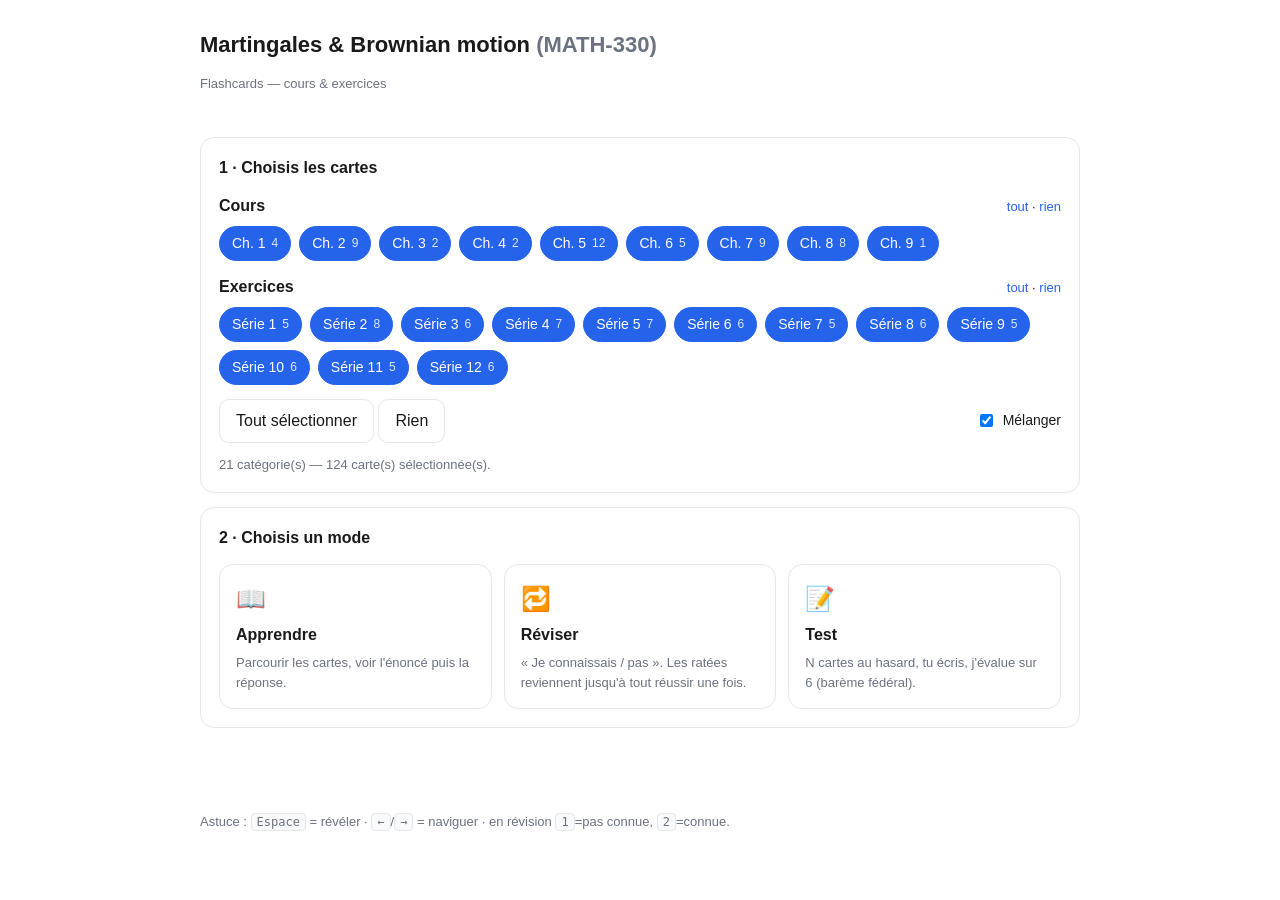
==== index.html @ 279c7524 "MATH-330 flashcards: cours + exercices, 3 modes (apprendre / réviser / test) Co-Authored-By: Claude " ====
<!DOCTYPE html>
<html lang="fr">
<head>
<meta charset="utf-8">
<meta name="viewport" content="width=device-width, initial-scale=1">
<title>MATH-330 — Flashcards (Martingales & Brownian motion)</title>
<link rel="icon" href="data:,">
<link rel="stylesheet" href="style.css">
</head>
<body>

<header>
  <h1>Martingales &amp; Brownian motion <span class="muted">(MATH-330)</span></h1>
  <p class="muted small">Flashcards — cours &amp; exercices</p>
</header>

<!-- ====================== HOME ====================== -->
<main id="home" class="screen active">
  <section class="panel">
    <h2>1 · Choisis les cartes</h2>

    <div class="catgroup">
      <div class="catgroup-head">
        <strong>Cours</strong>
        <span class="links"><a href="#" data-pick="cours">tout</a> · <a href="#" data-clear="cours">rien</a></span>
      </div>
      <div id="cours-cats" class="chips"></div>
    </div>

    <div class="catgroup">
      <div class="catgroup-head">
        <strong>Exercices</strong>
        <span class="links"><a href="#" data-pick="exo">tout</a> · <a href="#" data-clear="exo">rien</a></span>
      </div>
      <div id="exo-cats" class="chips"></div>
    </div>

    <div class="row spread">
      <div>
        <button class="ghost" id="pick-all">Tout sélectionner</button>
        <button class="ghost" id="pick-none">Rien</button>
      </div>
      <label class="toggle"><input type="checkbox" id="shuffle" checked> Mélanger</label>
    </div>
    <p id="selinfo" class="muted small"></p>
  </section>

  <section class="panel">
    <h2>2 · Choisis un mode</h2>
    <div class="modes">
      <button class="mode" id="go-learn"><span class="modeicon">📖</span><span class="modename">Apprendre</span><span class="modedesc">Parcourir les cartes, voir l'énoncé puis la réponse.</span></button>
      <button class="mode" id="go-review"><span class="modeicon">🔁</span><span class="modename">Réviser</span><span class="modedesc">« Je connaissais / pas ». Les ratées reviennent jusqu'à tout réussir une fois.</span></button>
      <button class="mode" id="go-test"><span class="modeicon">📝</span><span class="modename">Test</span><span class="modedesc">N cartes au hasard, tu écris, j'évalue sur 6 (barème fédéral).</span></button>
    </div>
  </section>
</main>

<!-- ====================== LEARN ====================== -->
<main id="learn" class="screen">
  <div class="topbar">
    <button class="ghost back">← Menu</button>
    <span id="learn-counter" class="muted"></span>
    <span></span>
  </div>
  <div class="cardbox">
    <div id="learn-label" class="cardlabel"></div>
    <div class="side-head">Énoncé</div>
    <div id="learn-front" class="imgwrap"></div>
    <div id="learn-backwrap" class="hidden">
      <div class="side-head answer">Réponse</div>
      <div id="learn-back" class="imgwrap"></div>
    </div>
  </div>
  <div class="controls">
    <button class="ghost" id="learn-prev">← Précédent</button>
    <button id="learn-reveal">Afficher la réponse</button>
    <button class="ghost" id="learn-next">Suivant →</button>
  </div>
</main>

<!-- ====================== REVIEW ====================== -->
<main id="review" class="screen">
  <div class="topbar">
    <button class="ghost back">← Menu</button>
    <span id="review-progress" class="muted"></span>
    <span></span>
  </div>
  <div class="progressbar"><div id="review-bar"></div></div>
  <div class="cardbox">
    <div id="review-label" class="cardlabel"></div>
    <div class="side-head">Énoncé</div>
    <div id="review-front" class="imgwrap"></div>
    <div id="review-backwrap" class="hidden">
      <div class="side-head answer">Réponse</div>
      <div id="review-back" class="imgwrap"></div>
    </div>
  </div>
  <div class="controls" id="review-reveal-ctrl">
    <button id="review-reveal">Afficher la réponse</button>
  </div>
  <div class="controls hidden" id="review-grade-ctrl">
    <button class="bad" id="review-no">✗ Je ne connaissais pas</button>
    <button class="good" id="review-yes">✓ Je connaissais</button>
  </div>
  <div id="review-done" class="done hidden">
    <h2>🎉 Terminé !</h2>
    <p class="muted">Toutes les cartes sélectionnées ont été réussies au moins une fois.</p>
    <button id="review-restart">Recommencer</button>
    <button class="ghost back">← Menu</button>
  </div>
</main>

<!-- ====================== TEST ====================== -->
<main id="test" class="screen">
  <div class="topbar">
    <button class="ghost back">← Menu</button>
    <span class="muted">Mode test</span>
    <span></span>
  </div>

  <!-- setup -->
  <section id="test-setup" class="panel">
    <h2>Test</h2>
    <p class="muted">Choisis le nombre de cartes tirées au hasard parmi ta sélection.</p>
    <div class="row">
      <label>Nombre de cartes :
        <input type="number" id="test-n" min="1" value="5">
      </label>
      <span class="muted small">/ <span id="test-max"></span> disponibles</span>
    </div>
    <button id="test-start">Commencer le test</button>
  </section>

  <!-- run -->
  <section id="test-run" class="hidden">
    <div class="panel notice">
      <strong>Écris tes réponses</strong> (sur papier ou directement à Claude), puis clique
      <em>« Copier pour Claude »</em> et envoie-moi le tout : je corrige sur 6 (barème fédéral).
      <div class="row" style="margin-top:10px">
        <button id="test-copy">📋 Copier la liste pour Claude</button>
        <label class="toggle"><input type="checkbox" id="test-showsol"> Voir les solutions (auto-correction)</label>
      </div>
      <span id="copyok" class="muted small"></span>
    </div>
    <div id="test-cards"></div>
    <div class="controls">
      <button class="ghost back">← Menu</button>
      <button id="test-again">Nouveau test</button>
    </div>
  </section>
</main>

<footer class="muted small">
  Astuce : <kbd>Espace</kbd> = révéler · <kbd>←</kbd>/<kbd>→</kbd> = naviguer · en révision <kbd>1</kbd>=pas connue, <kbd>2</kbd>=connue.
</footer>

<script src="cards.js"></script>
<script src="app.js"></script>
</body>
</html>
---- style.css ----
:root{
  --ink:#1a1a1a; --muted:#6b7280; --line:#e5e7eb; --bg:#ffffff;
  --accent:#2563eb; --good:#16a34a; --bad:#dc2626; --soft:#f9fafb;
}
*{box-sizing:border-box}
html,body{margin:0;background:var(--bg);color:var(--ink);
  font-family:-apple-system,BlinkMacSystemFont,"Segoe UI",Roboto,Helvetica,Arial,sans-serif;
  -webkit-font-smoothing:antialiased;line-height:1.5}
header{max-width:920px;margin:0 auto;padding:28px 20px 8px}
h1{font-size:22px;margin:0;font-weight:700}
h2{font-size:16px;margin:0 0 14px;font-weight:600}
.muted{color:var(--muted)}
.small{font-size:13px}
kbd{background:var(--soft);border:1px solid var(--line);border-radius:4px;padding:1px 5px;font-size:12px}

main.screen{display:none;max-width:920px;margin:0 auto;padding:8px 20px 60px}
main.screen.active{display:block}
footer{max-width:920px;margin:10px auto 40px;padding:0 20px;font-size:12px}

.panel{border:1px solid var(--line);border-radius:14px;padding:18px;margin:14px 0;background:#fff}
.row{display:flex;align-items:center;gap:12px;flex-wrap:wrap}
.row.spread{justify-content:space-between}

/* category chips */
.catgroup{margin-bottom:14px}
.catgroup-head{display:flex;justify-content:space-between;align-items:baseline;margin-bottom:8px}
.catgroup-head .links{font-size:13px}
.catgroup-head a{color:var(--accent);text-decoration:none}
.chips{display:flex;flex-wrap:wrap;gap:8px}
.chip{display:inline-flex;align-items:center;gap:6px;border:1px solid var(--line);
  border-radius:999px;padding:6px 12px;cursor:pointer;user-select:none;font-size:14px;
  background:#fff;transition:.12s}
.chip:hover{border-color:#cbd5e1}
.chip.on{background:var(--accent);border-color:var(--accent);color:#fff}
.chip .cnt{font-size:12px;opacity:.7}
.chip.on .cnt{opacity:.85}

.toggle{display:inline-flex;align-items:center;gap:7px;cursor:pointer;font-size:14px}
#selinfo{margin:12px 0 0}

/* mode buttons */
.modes{display:grid;grid-template-columns:repeat(3,1fr);gap:12px}
@media(max-width:640px){.modes{grid-template-columns:1fr}}
.mode{display:flex;flex-direction:column;align-items:flex-start;gap:6px;text-align:left;
  border:1px solid var(--line);border-radius:14px;padding:16px;background:#fff;color:var(--ink);cursor:pointer;transition:.12s}
.mode:hover{border-color:var(--accent);box-shadow:0 2px 10px rgba(0,0,0,.05)}
.modeicon{font-size:24px}
.modename{font-weight:700;font-size:16px}
.modedesc{font-weight:400;font-size:13px;color:var(--muted)}

/* generic buttons */
button{font:inherit;border:1px solid var(--accent);background:var(--accent);color:#fff;
  border-radius:10px;padding:9px 16px;cursor:pointer;transition:.12s}
button:hover{filter:brightness(1.05)}
button.ghost{background:#fff;color:var(--ink);border-color:var(--line)}
button.ghost:hover{border-color:#cbd5e1}
button.good{background:var(--good);border-color:var(--good)}
button.bad{background:var(--bad);border-color:var(--bad)}
button:disabled{opacity:.4;cursor:not-allowed}

.topbar{display:flex;justify-content:space-between;align-items:center;margin:6px 0 14px}

/* cards */
.cardbox{border:1px solid var(--line);border-radius:14px;padding:18px;background:#fff}
.cardlabel{font-weight:600;font-size:15px;margin-bottom:10px}
.side-head{font-size:12px;text-transform:uppercase;letter-spacing:.06em;color:var(--muted);margin:4px 0 6px}
.side-head.answer{color:var(--good)}
.imgwrap{border:1px solid var(--line);border-radius:10px;overflow:auto;max-height:62vh;background:#fff;text-align:center}
.imgwrap img{max-width:100%;display:block;margin:0 auto}
.imgwrap.tall{max-height:none}
.noback{padding:24px;color:var(--muted);font-style:italic}

.controls{display:flex;gap:10px;justify-content:center;margin-top:16px;flex-wrap:wrap}

/* review */
.progressbar{height:8px;background:var(--soft);border-radius:999px;overflow:hidden;margin-bottom:14px}
#review-bar{height:100%;width:0;background:var(--good);transition:width .25s}
.done{text-align:center;padding:40px 10px}
.done h2{font-size:24px}
.done button{margin:6px}

/* test */
#test-n{width:90px;font:inherit;padding:8px;border:1px solid var(--line);border-radius:8px}
.notice{background:var(--soft)}
.testcard{border:1px solid var(--line);border-radius:12px;padding:14px;margin:12px 0}
.testcard .qnum{font-weight:700;color:var(--accent)}
.testcard .qlabel{font-weight:600;margin:2px 0 10px}
.testcard .sol{margin-top:12px;border-top:1px dashed var(--line);padding-top:10px}
.hidden{display:none}
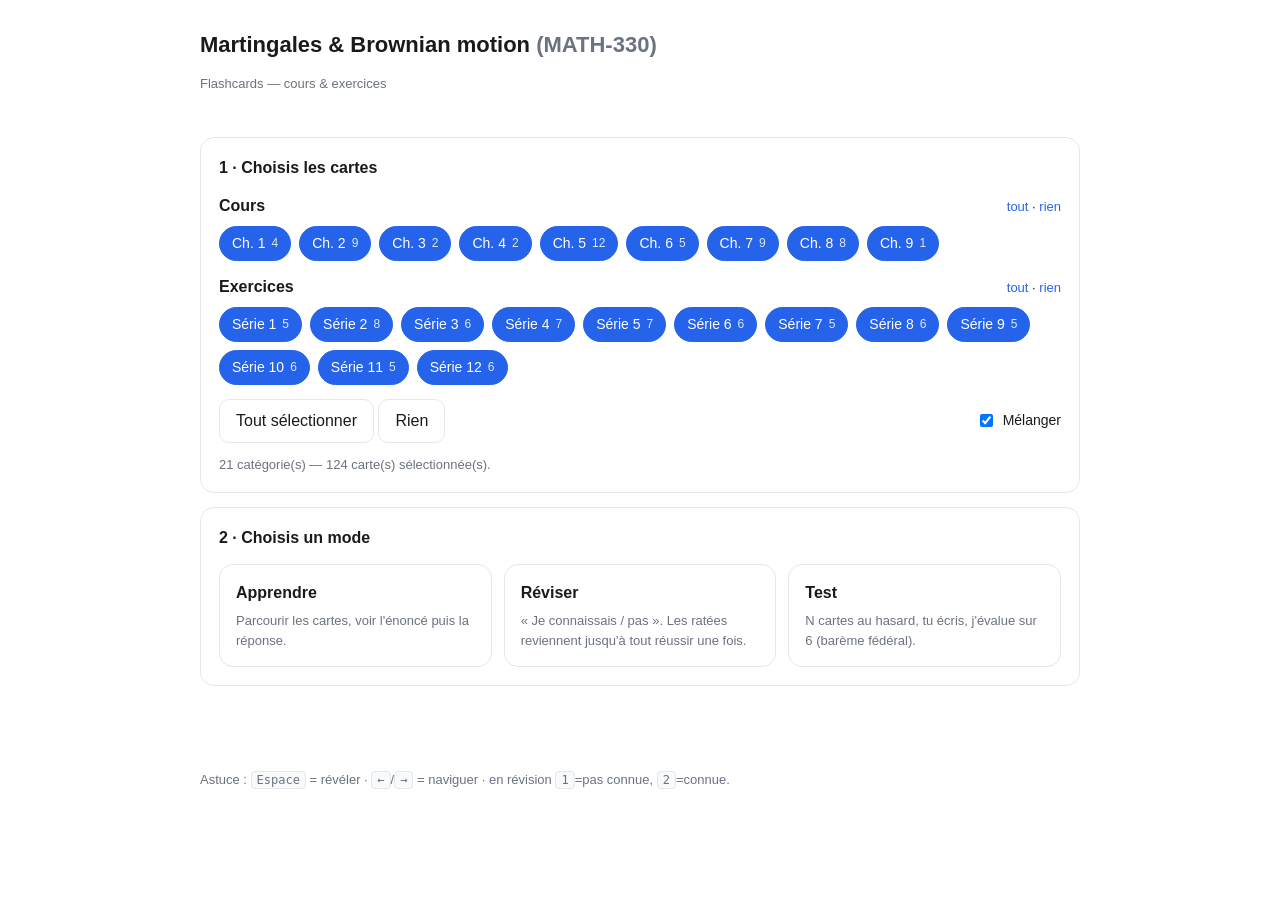
==== commit d62bd90c: "Style: retrait des emojis (modes, boutons) pour un rendu plus sobre Co-Authored-By: Claude Opus 4.8 " ====
--- a/index.html
+++ b/index.html
@@ -16,6 +16,17 @@
 
 <!-- ====================== HOME ====================== -->
 <main id="home" class="screen active">
+  <section id="home-resume" class="resume-card hidden">
+    <div>
+      <strong>Reprendre ta révision</strong>
+      <div id="home-resume-info" class="small"></div>
+    </div>
+    <div class="row">
+      <button id="home-resume-btn"></button>
+      <button class="ghost" id="home-resume-drop">Abandonner</button>
+    </div>
+  </section>
+
   <section class="panel">
     <h2>1 · Choisis les cartes</h2>
 
@@ -48,9 +59,9 @@
   <section class="panel">
     <h2>2 · Choisis un mode</h2>
     <div class="modes">
-      <button class="mode" id="go-learn"><span class="modeicon">📖</span><span class="modename">Apprendre</span><span class="modedesc">Parcourir les cartes, voir l'énoncé puis la réponse.</span></button>
-      <button class="mode" id="go-review"><span class="modeicon">🔁</span><span class="modename">Réviser</span><span class="modedesc">« Je connaissais / pas ». Les ratées reviennent jusqu'à tout réussir une fois.</span></button>
-      <button class="mode" id="go-test"><span class="modeicon">📝</span><span class="modename">Test</span><span class="modedesc">N cartes au hasard, tu écris, j'évalue sur 6 (barème fédéral).</span></button>
+      <button class="mode" id="go-learn"><span class="modename">Apprendre</span><span class="modedesc">Parcourir les cartes, voir l'énoncé puis la réponse.</span></button>
+      <button class="mode" id="go-review"><span class="modename">Réviser</span><span class="modedesc">« Je connaissais / pas ». Les ratées reviennent jusqu'à tout réussir une fois.</span></button>
+      <button class="mode" id="go-test"><span class="modename">Test</span><span class="modedesc">N cartes au hasard, tu écris, j'évalue sur 6 (barème fédéral).</span></button>
     </div>
   </section>
 </main>
@@ -62,6 +73,7 @@
     <span id="learn-counter" class="muted"></span>
     <span></span>
   </div>
+  <div id="learn-banner" class="banner hidden"></div>
   <div class="cardbox">
     <div id="learn-label" class="cardlabel"></div>
     <div class="side-head">Énoncé</div>
@@ -85,6 +97,7 @@
     <span id="review-progress" class="muted"></span>
     <span></span>
   </div>
+  <div id="review-banner" class="banner hidden"></div>
   <div class="progressbar"><div id="review-bar"></div></div>
   <div class="cardbox">
     <div id="review-label" class="cardlabel"></div>
@@ -103,7 +116,7 @@
     <button class="good" id="review-yes">✓ Je connaissais</button>
   </div>
   <div id="review-done" class="done hidden">
-    <h2>🎉 Terminé !</h2>
+    <h2>Terminé !</h2>
     <p class="muted">Toutes les cartes sélectionnées ont été réussies au moins une fois.</p>
     <button id="review-restart">Recommencer</button>
     <button class="ghost back">← Menu</button>
@@ -117,6 +130,7 @@
     <span class="muted">Mode test</span>
     <span></span>
   </div>
+  <div id="test-banner" class="banner hidden"></div>
 
   <!-- setup -->
   <section id="test-setup" class="panel">
@@ -137,7 +151,7 @@
       <strong>Écris tes réponses</strong> (sur papier ou directement à Claude), puis clique
       <em>« Copier pour Claude »</em> et envoie-moi le tout : je corrige sur 6 (barème fédéral).
       <div class="row" style="margin-top:10px">
-        <button id="test-copy">📋 Copier la liste pour Claude</button>
+        <button id="test-copy">Copier la liste pour Claude</button>
         <label class="toggle"><input type="checkbox" id="test-showsol"> Voir les solutions (auto-correction)</label>
       </div>
       <span id="copyok" class="muted small"></span>
--- a/style.css
+++ b/style.css
@@ -44,7 +44,6 @@
 .mode{display:flex;flex-direction:column;align-items:flex-start;gap:6px;text-align:left;
   border:1px solid var(--line);border-radius:14px;padding:16px;background:#fff;color:var(--ink);cursor:pointer;transition:.12s}
 .mode:hover{border-color:var(--accent);box-shadow:0 2px 10px rgba(0,0,0,.05)}
-.modeicon{font-size:24px}
 .modename{font-weight:700;font-size:16px}
 .modedesc{font-weight:400;font-size:13px;color:var(--muted)}
 
@@ -59,6 +58,17 @@
 button:disabled{opacity:.4;cursor:not-allowed}
 
 .topbar{display:flex;justify-content:space-between;align-items:center;margin:6px 0 14px}
+
+.banner{display:flex;justify-content:space-between;align-items:center;gap:10px;
+  background:#eff6ff;border:1px solid #bfdbfe;color:#1e3a8a;border-radius:10px;
+  padding:8px 12px;margin:0 0 14px;font-size:14px}
+.banner button{padding:5px 11px;font-size:13px}
+
+.resume-card{display:flex;justify-content:space-between;align-items:center;gap:14px;flex-wrap:wrap;
+  background:#eff6ff;border:1px solid #bfdbfe;border-radius:14px;padding:14px 18px;margin:14px 0}
+.resume-card strong{color:#1e3a8a}
+.resume-card #home-resume-info{color:#3b5bdb;margin-top:3px}
+.resume-card #home-resume-btn{background:var(--good);border-color:var(--good)}
 
 /* cards */
 .cardbox{border:1px solid var(--line);border-radius:14px;padding:18px;background:#fff}
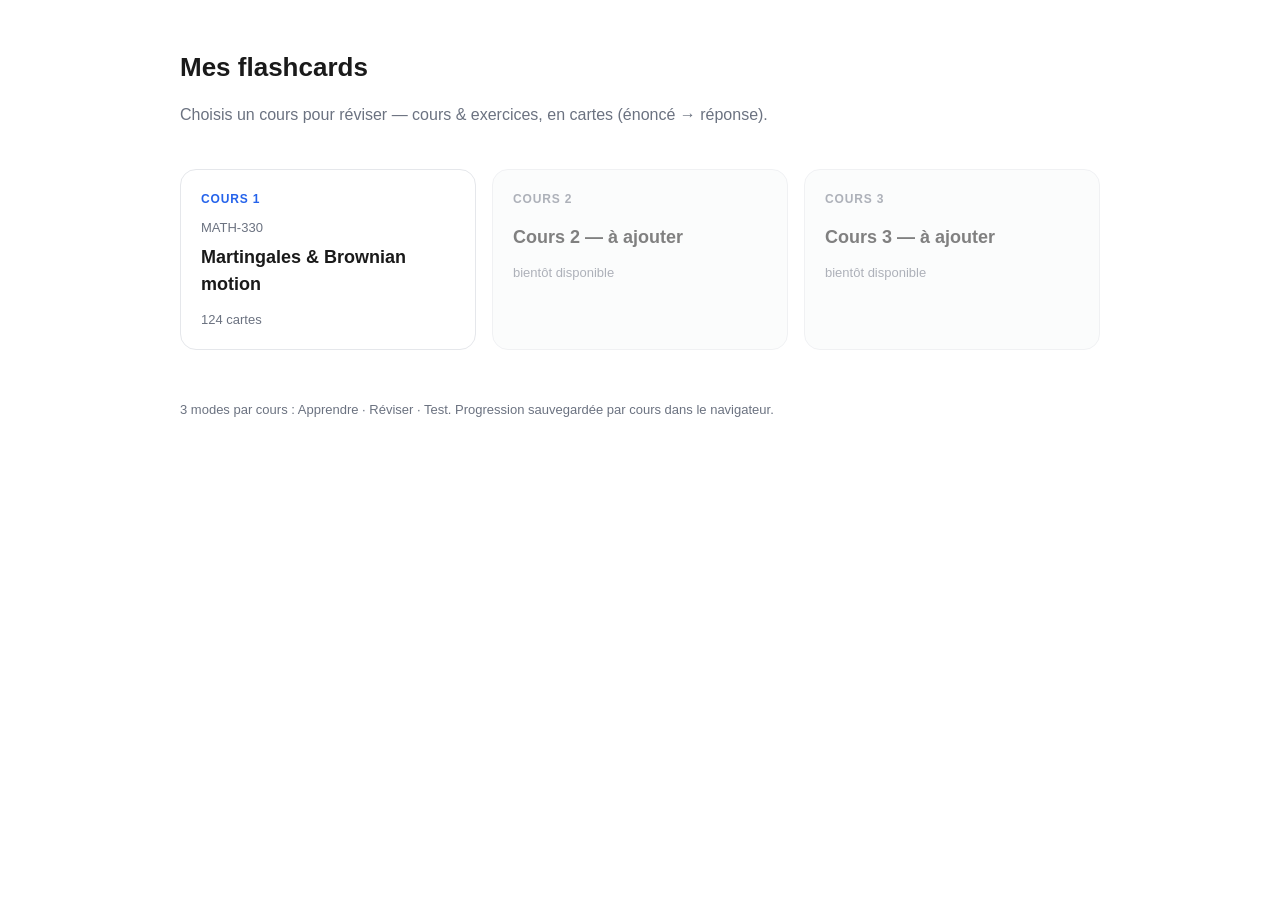
==== commit 8c3cf9eb: "Hub multi-cours: page de garde (index.html + courses.js) + appli déplacée dans courses/math330/ (pro" ====
--- a/index.html
+++ b/index.html
@@ -3,172 +3,42 @@
 <head>
 <meta charset="utf-8">
 <meta name="viewport" content="width=device-width, initial-scale=1">
-<title>MATH-330 — Flashcards (Martingales & Brownian motion)</title>
+<title>Mes flashcards — Cours</title>
 <link rel="icon" href="data:,">
-<link rel="stylesheet" href="style.css">
+<link rel="stylesheet" href="landing.css">
 </head>
 <body>
 
 <header>
-  <h1>Martingales &amp; Brownian motion <span class="muted">(MATH-330)</span></h1>
-  <p class="muted small">Flashcards — cours &amp; exercices</p>
+  <h1>Mes flashcards</h1>
+  <p class="muted">Choisis un cours pour réviser — cours &amp; exercices, en cartes (énoncé → réponse).</p>
 </header>
 
-<!-- ====================== HOME ====================== -->
-<main id="home" class="screen active">
-  <section id="home-resume" class="resume-card hidden">
-    <div>
-      <strong>Reprendre ta révision</strong>
-      <div id="home-resume-info" class="small"></div>
-    </div>
-    <div class="row">
-      <button id="home-resume-btn"></button>
-      <button class="ghost" id="home-resume-drop">Abandonner</button>
-    </div>
-  </section>
-
-  <section class="panel">
-    <h2>1 · Choisis les cartes</h2>
-
-    <div class="catgroup">
-      <div class="catgroup-head">
-        <strong>Cours</strong>
-        <span class="links"><a href="#" data-pick="cours">tout</a> · <a href="#" data-clear="cours">rien</a></span>
-      </div>
-      <div id="cours-cats" class="chips"></div>
-    </div>
-
-    <div class="catgroup">
-      <div class="catgroup-head">
-        <strong>Exercices</strong>
-        <span class="links"><a href="#" data-pick="exo">tout</a> · <a href="#" data-clear="exo">rien</a></span>
-      </div>
-      <div id="exo-cats" class="chips"></div>
-    </div>
-
-    <div class="row spread">
-      <div>
-        <button class="ghost" id="pick-all">Tout sélectionner</button>
-        <button class="ghost" id="pick-none">Rien</button>
-      </div>
-      <label class="toggle"><input type="checkbox" id="shuffle" checked> Mélanger</label>
-    </div>
-    <p id="selinfo" class="muted small"></p>
-  </section>
-
-  <section class="panel">
-    <h2>2 · Choisis un mode</h2>
-    <div class="modes">
-      <button class="mode" id="go-learn"><span class="modename">Apprendre</span><span class="modedesc">Parcourir les cartes, voir l'énoncé puis la réponse.</span></button>
-      <button class="mode" id="go-review"><span class="modename">Réviser</span><span class="modedesc">« Je connaissais / pas ». Les ratées reviennent jusqu'à tout réussir une fois.</span></button>
-      <button class="mode" id="go-test"><span class="modename">Test</span><span class="modedesc">N cartes au hasard, tu écris, j'évalue sur 6 (barème fédéral).</span></button>
-    </div>
-  </section>
-</main>
-
-<!-- ====================== LEARN ====================== -->
-<main id="learn" class="screen">
-  <div class="topbar">
-    <button class="ghost back">← Menu</button>
-    <span id="learn-counter" class="muted"></span>
-    <span></span>
-  </div>
-  <div id="learn-banner" class="banner hidden"></div>
-  <div class="cardbox">
-    <div id="learn-label" class="cardlabel"></div>
-    <div class="side-head">Énoncé</div>
-    <div id="learn-front" class="imgwrap"></div>
-    <div id="learn-backwrap" class="hidden">
-      <div class="side-head answer">Réponse</div>
-      <div id="learn-back" class="imgwrap"></div>
-    </div>
-  </div>
-  <div class="controls">
-    <button class="ghost" id="learn-prev">← Précédent</button>
-    <button id="learn-reveal">Afficher la réponse</button>
-    <button class="ghost" id="learn-next">Suivant →</button>
-  </div>
-</main>
-
-<!-- ====================== REVIEW ====================== -->
-<main id="review" class="screen">
-  <div class="topbar">
-    <button class="ghost back">← Menu</button>
-    <span id="review-progress" class="muted"></span>
-    <span></span>
-  </div>
-  <div id="review-banner" class="banner hidden"></div>
-  <div class="progressbar"><div id="review-bar"></div></div>
-  <div class="cardbox">
-    <div id="review-label" class="cardlabel"></div>
-    <div class="side-head">Énoncé</div>
-    <div id="review-front" class="imgwrap"></div>
-    <div id="review-backwrap" class="hidden">
-      <div class="side-head answer">Réponse</div>
-      <div id="review-back" class="imgwrap"></div>
-    </div>
-  </div>
-  <div class="controls" id="review-reveal-ctrl">
-    <button id="review-reveal">Afficher la réponse</button>
-  </div>
-  <div class="controls hidden" id="review-grade-ctrl">
-    <button class="bad" id="review-no">✗ Je ne connaissais pas</button>
-    <button class="good" id="review-yes">✓ Je connaissais</button>
-  </div>
-  <div id="review-done" class="done hidden">
-    <h2>Terminé !</h2>
-    <p class="muted">Toutes les cartes sélectionnées ont été réussies au moins une fois.</p>
-    <button id="review-restart">Recommencer</button>
-    <button class="ghost back">← Menu</button>
-  </div>
-</main>
-
-<!-- ====================== TEST ====================== -->
-<main id="test" class="screen">
-  <div class="topbar">
-    <button class="ghost back">← Menu</button>
-    <span class="muted">Mode test</span>
-    <span></span>
-  </div>
-  <div id="test-banner" class="banner hidden"></div>
-
-  <!-- setup -->
-  <section id="test-setup" class="panel">
-    <h2>Test</h2>
-    <p class="muted">Choisis le nombre de cartes tirées au hasard parmi ta sélection.</p>
-    <div class="row">
-      <label>Nombre de cartes :
-        <input type="number" id="test-n" min="1" value="5">
-      </label>
-      <span class="muted small">/ <span id="test-max"></span> disponibles</span>
-    </div>
-    <button id="test-start">Commencer le test</button>
-  </section>
-
-  <!-- run -->
-  <section id="test-run" class="hidden">
-    <div class="panel notice">
-      <strong>Écris tes réponses</strong> (sur papier ou directement à Claude), puis clique
-      <em>« Copier pour Claude »</em> et envoie-moi le tout : je corrige sur 6 (barème fédéral).
-      <div class="row" style="margin-top:10px">
-        <button id="test-copy">Copier la liste pour Claude</button>
-        <label class="toggle"><input type="checkbox" id="test-showsol"> Voir les solutions (auto-correction)</label>
-      </div>
-      <span id="copyok" class="muted small"></span>
-    </div>
-    <div id="test-cards"></div>
-    <div class="controls">
-      <button class="ghost back">← Menu</button>
-      <button id="test-again">Nouveau test</button>
-    </div>
-  </section>
+<main>
+  <div id="courses" class="grid"></div>
+  <p id="empty" class="muted small hidden">Aucun cours pour l'instant. Ajoute une entrée dans <code>courses.js</code>.</p>
 </main>
 
 <footer class="muted small">
-  Astuce : <kbd>Espace</kbd> = révéler · <kbd>←</kbd>/<kbd>→</kbd> = naviguer · en révision <kbd>1</kbd>=pas connue, <kbd>2</kbd>=connue.
+  3 modes par cours : Apprendre · Réviser · Test. Progression sauvegardée par cours dans le navigateur.
 </footer>
 
-<script src="cards.js"></script>
-<script src="app.js"></script>
+<script src="courses.js"></script>
+<script>
+  const COURSES = window.COURSES || [];
+  const grid = document.getElementById("courses");
+  if (!COURSES.length) document.getElementById("empty").classList.remove("hidden");
+  COURSES.forEach((c, i) => {
+    const el = document.createElement(c.available ? "a" : "div");
+    el.className = "course" + (c.available ? "" : " soon");
+    if (c.available) el.href = c.dir;
+    el.innerHTML =
+      `<div class="num">Cours ${i + 1}</div>
+       <div class="code">${c.code || ""}</div>
+       <div class="name">${c.name}</div>
+       <div class="meta">${c.available ? (c.count + " cartes") : "bientôt disponible"}</div>`;
+    grid.appendChild(el);
+  });
+</script>
 </body>
 </html>
--- a/landing.css
+++ b/landing.css
@@ -0,0 +1,28 @@
+:root{
+  --ink:#1a1a1a; --muted:#6b7280; --line:#e5e7eb; --bg:#ffffff;
+  --accent:#2563eb; --soft:#f9fafb;
+}
+*{box-sizing:border-box}
+html,body{margin:0;background:var(--bg);color:var(--ink);
+  font-family:-apple-system,BlinkMacSystemFont,"Segoe UI",Roboto,Helvetica,Arial,sans-serif;
+  -webkit-font-smoothing:antialiased;line-height:1.5}
+header{max-width:960px;margin:0 auto;padding:48px 20px 8px}
+h1{font-size:26px;margin:0 0 6px;font-weight:700}
+.muted{color:var(--muted)}
+.small{font-size:13px}
+code{background:var(--soft);border:1px solid var(--line);border-radius:5px;padding:1px 5px;font-size:13px}
+main{max-width:960px;margin:0 auto;padding:18px 20px 40px}
+footer{max-width:960px;margin:10px auto 48px;padding:0 20px}
+.hidden{display:none}
+
+.grid{display:grid;grid-template-columns:repeat(auto-fill,minmax(240px,1fr));gap:16px}
+.course{display:flex;flex-direction:column;gap:4px;text-decoration:none;color:inherit;
+  border:1px solid var(--line);border-radius:16px;padding:20px;background:#fff;transition:.14s}
+.course:hover{border-color:var(--accent);box-shadow:0 4px 16px rgba(0,0,0,.06);transform:translateY(-2px)}
+.course .num{font-size:12px;text-transform:uppercase;letter-spacing:.07em;color:var(--accent);font-weight:600}
+.course .code{font-size:13px;color:var(--muted);margin-top:6px}
+.course .name{font-size:18px;font-weight:700;margin:2px 0 8px}
+.course .meta{font-size:13px;color:var(--muted)}
+.course.soon{opacity:.55;cursor:default;background:var(--soft)}
+.course.soon:hover{border-color:var(--line);box-shadow:none;transform:none}
+.course.soon .num{color:var(--muted)}
